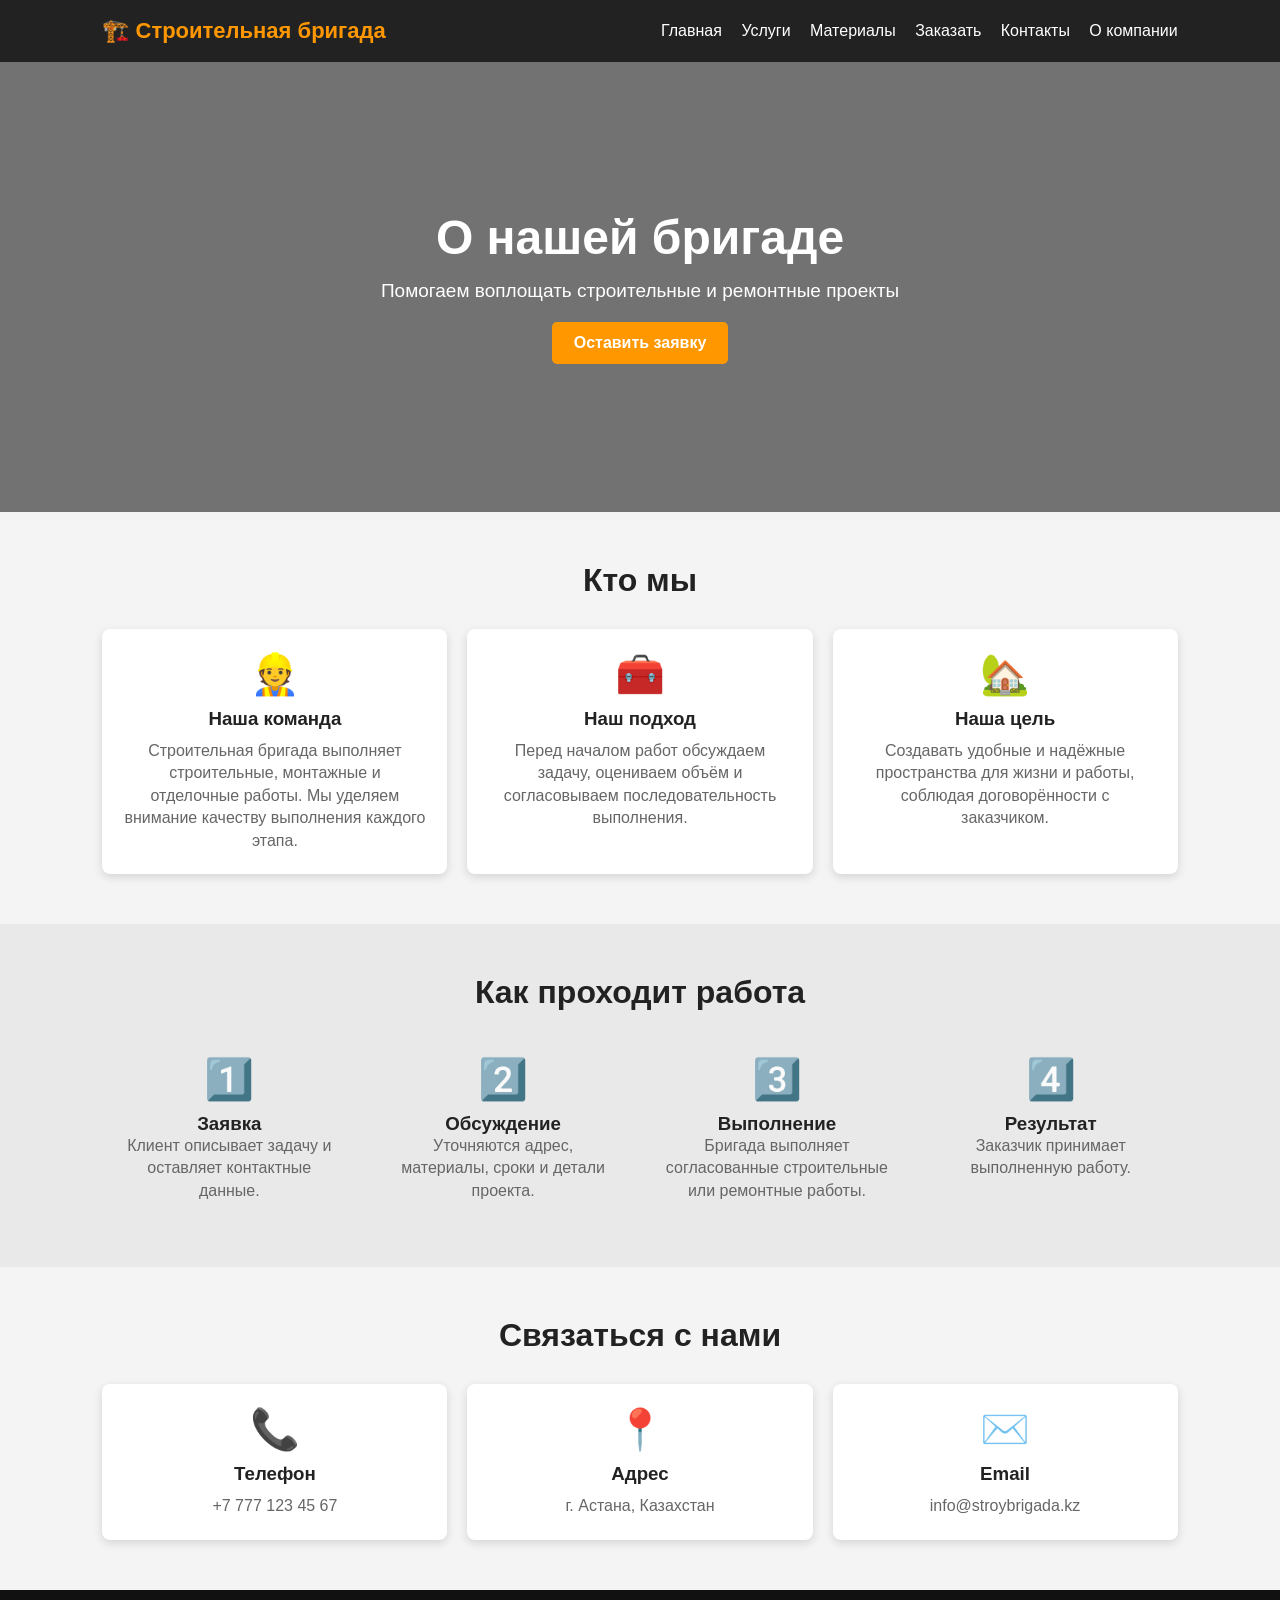
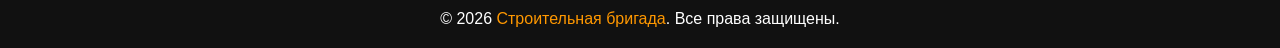
==== about.html @ 0e5daaa6 "Создана начальная версия сайта" ====
<!DOCTYPE html>
<html lang="ru">
<head>
    <meta charset="UTF-8">
    <meta name="viewport" content="width=device-width, initial-scale=1.0">
    <meta name="description" content="Информация о строительной бригаде и этапах работы.">
    <title>О компании — Строительная бригада</title>
    <link rel="stylesheet" href="style.css">
</head>
<body>
<header>
    <div class="logo">🏗️ Строительная бригада</div>
    <nav aria-label="Основная навигация">
        <a href="index.html#home">Главная</a>
        <a href="index.html#services">Услуги</a>
        <a href="index.html#materials">Материалы</a>
        <a href="index.html#order">Заказать</a>
        <a href="index.html#contacts">Контакты</a>
        <a href="about.html" aria-current="page">О компании</a>
    </nav>
</header>

<section class="hero" id="home">
    <div>
        <h1>О нашей бригаде</h1>
        <p>Помогаем воплощать строительные и ремонтные проекты</p>
        <a href="index.html#order" class="button">Оставить заявку</a>
    </div>
</section>

<section>
    <h2 class="title">Кто мы</h2>
    <div class="grid">
        <article class="card">
            <div class="icon">👷</div>
            <h3>Наша команда</h3>
            <p>Строительная бригада выполняет строительные, монтажные и отделочные работы. Мы уделяем внимание качеству выполнения каждого этапа.</p>
        </article>
        <article class="card">
            <div class="icon">🧰</div>
            <h3>Наш подход</h3>
            <p>Перед началом работ обсуждаем задачу, оцениваем объём и согласовываем последовательность выполнения.</p>
        </article>
        <article class="card">
            <div class="icon">🏡</div>
            <h3>Наша цель</h3>
            <p>Создавать удобные и надёжные пространства для жизни и работы, соблюдая договорённости с заказчиком.</p>
        </article>
    </div>
</section>

<section id="workflow" style="background:#e9e9e9;">
    <h2 class="title">Как проходит работа</h2>
    <div class="advantages">
        <div class="advantage"><div class="icon">1️⃣</div><h3>Заявка</h3><p>Клиент описывает задачу и оставляет контактные данные.</p></div>
        <div class="advantage"><div class="icon">2️⃣</div><h3>Обсуждение</h3><p>Уточняются адрес, материалы, сроки и детали проекта.</p></div>
        <div class="advantage"><div class="icon">3️⃣</div><h3>Выполнение</h3><p>Бригада выполняет согласованные строительные или ремонтные работы.</p></div>
        <div class="advantage"><div class="icon">4️⃣</div><h3>Результат</h3><p>Заказчик принимает выполненную работу.</p></div>
    </div>
</section>

<section>
    <h2 class="title">Связаться с нами</h2>
    <div class="contacts">
        <div class="contact"><div class="icon">📞</div><h3>Телефон</h3><p><a href="tel:+77771234567">+7 777 123 45 67</a></p></div>
        <div class="contact"><div class="icon">📍</div><h3>Адрес</h3><p>г. Астана, Казахстан</p></div>
        <div class="contact"><div class="icon">✉️</div><h3>Email</h3><p><a href="mailto:info@stroybrigada.kz">info@stroybrigada.kz</a></p></div>
    </div>
</section>

<footer>© 2026 <span>Строительная бригада</span>. Все права защищены.</footer>
</body>
</html>
---- style.css ----
* {
        box-sizing: border-box;
        margin: 0;
        padding: 0;
    }

    html {
        scroll-behavior: smooth;
    }

    body {
        font-family: Arial, sans-serif;
        background: #f4f4f4;
        color: #222;
    }

    header {
        background: #222;
        color: white;
        padding: 18px 8%;
        display: flex;
        justify-content: space-between;
        align-items: center;
        position: sticky;
        top: 0;
        z-index: 1000;
    }

    .logo {
        color: #ff9800;
        font-size: 22px;
        font-weight: bold;
    }

    nav a {
        color: white;
        text-decoration: none;
        margin-left: 15px;
        transition: .2s;
    }

    nav a:hover {
        color: #ff9800;
    }

    .admin-open-btn {
        background: #ff9800;
        border: none;
        color: white;
        padding: 9px 14px;
        border-radius: 5px;
        cursor: pointer;
        font-weight: bold;
        margin-left: 15px;
    }

    .hero {
        height: 450px;
        background:
            linear-gradient(#0008, #0008),
            url("https://images.unsplash.com/photo-1503387762-592deb58ef4e")
            center/cover;
        display: flex;
        align-items: center;
        justify-content: center;
        text-align: center;
        color: white;
        padding: 20px;
    }

    .hero h1 {
        font-size: 48px;
        margin-bottom: 15px;
    }

    .hero p {
        font-size: 19px;
        margin-bottom: 20px;
    }

    .button {
        display: inline-block;
        background: #ff9800;
        color: white;
        padding: 12px 22px;
        border: 0;
        border-radius: 5px;
        text-decoration: none;
        font-weight: bold;
        cursor: pointer;
        transition: .2s;
    }

    .button:hover {
        background: #e68900;
        transform: translateY(-1px);
    }

    section {
        padding: 50px 8%;
    }

    .title {
        text-align: center;
        font-size: 32px;
        margin-bottom: 30px;
    }

    .grid,
    .materials,
    .advantages,
    .contacts {
        display: grid;
        grid-template-columns: repeat(3, 1fr);
        gap: 20px;
    }

    .card,
    .material,
    .contact {
        background: white;
        padding: 22px;
        border-radius: 8px;
        text-align: center;
        box-shadow: 0 3px 10px #0002;
    }

    .icon {
        font-size: 40px;
        margin-bottom: 10px;
    }

    .card h3,
    .material h3,
    .contact h3 {
        margin-bottom: 10px;
    }

    .card p,
    .material p,
    .contact p,
    .advantage p {
        color: #666;
        line-height: 1.4;
    }

    .price,
    .material-price {
        color: #ff9800;
        font-weight: bold;
        margin: 10px;
    }

    #materials {
        background: #e9e9e9;
    }

    .material {
        text-align: left;
        padding: 20px;
    }

    .material-img {
        text-align: center;
        font-size: 50px;
        margin-bottom: 10px;
    }

    #order {
        background: #222;
        color: white;
    }

    .form-box {
        max-width: 600px;
        margin: auto;
    }

    .form-box h2 {
        text-align: center;
        margin-bottom: 25px;
    }

    form {
        background: white;
        color: #222;
        padding: 25px;
        border-radius: 8px;
    }

    label {
        display: block;
        font-weight: bold;
        margin-bottom: 5px;
    }

    input,
    select,
    textarea {
        width: 100%;
        padding: 11px;
        margin-bottom: 15px;
        border: 1px solid #ccc;
        border-radius: 5px;
        font-family: inherit;
    }

    textarea {
        height: 90px;
        resize: vertical;
    }

    .advantages {
        grid-template-columns: repeat(4, 1fr);
    }

    .advantage {
        text-align: center;
        padding: 15px;
    }

    footer {
        background: #111;
        color: white;
        text-align: center;
        padding: 20px;
    }

    footer span {
        color: #ff9800;
    }

    .contact a {
        color: inherit;
        text-decoration: none;
    }

    /* =========================
       УВЕДОМЛЕНИЯ
    ========================= */

    #toast {
        position: fixed;
        right: 25px;
        bottom: 25px;
        background: #222;
        color: white;
        padding: 15px 20px;
        border-radius: 8px;
        box-shadow: 0 5px 20px #0004;
        z-index: 9999;
        opacity: 0;
        pointer-events: none;
        transform: translateY(20px);
        transition: .3s;
    }

    #toast.show {
        opacity: 1;
        transform: translateY(0);
    }

    /* =========================
       МОДАЛЬНОЕ ОКНО АДМИНКИ
    ========================= */

    .admin-modal {
        position: fixed;
        inset: 0;
        background: rgba(0, 0, 0, .75);
        z-index: 5000;
        display: none;
        overflow-y: auto;
        padding: 30px 15px;
    }

    .admin-modal.active {
        display: block;
    }

    .admin-box {
        max-width: 1200px;
        margin: auto;
        background: #f4f4f4;
        border-radius: 12px;
        min-height: 90vh;
        overflow: hidden;
    }

    .admin-header {
        background: #222;
        color: white;
        padding: 20px 25px;
        display: flex;
        justify-content: space-between;
        align-items: center;
    }

    .admin-header h2 {
        color: #ff9800;
    }

    .admin-close {
        background: #ff4444;
        color: white;
        border: none;
        border-radius: 5px;
        padding: 9px 14px;
        cursor: pointer;
    }

    .admin-content {
        padding: 25px;
    }

    .admin-login {
        max-width: 400px;
        margin: 80px auto;
        background: white;
        padding: 30px;
        border-radius: 10px;
        box-shadow: 0 5px 30px #0003;
    }

    .admin-login h2 {
        text-align: center;
        margin-bottom: 20px;
    }

    .admin-login small {
        display: block;
        text-align: center;
        color: #777;
        margin-top: 10px;
    }

    .dashboard {
        display: grid;
        grid-template-columns: repeat(4, 1fr);
        gap: 15px;
        margin-bottom: 30px;
    }

    .stat {
        background: white;
        padding: 20px;
        border-radius: 8px;
        box-shadow: 0 3px 10px #0001;
    }

    .stat-title {
        color: #777;
        font-size: 14px;
        margin-bottom: 8px;
    }

    .stat-number {
        font-size: 30px;
        font-weight: bold;
        color: #ff9800;
    }

    .admin-section {
        background: white;
        padding: 20px;
        border-radius: 10px;
        margin-bottom: 20px;
        box-shadow: 0 3px 10px #0001;
    }

    .admin-section h3 {
        margin-bottom: 15px;
    }

    .admin-actions {
        display: flex;
        gap: 10px;
        flex-wrap: wrap;
        margin-bottom: 15px;
    }

    .admin-actions input,
    .admin-actions select {
        margin: 0;
        max-width: 300px;
    }

    .table-wrapper {
        overflow-x: auto;
    }

    table {
        width: 100%;
        border-collapse: collapse;
        min-width: 800px;
    }

    th,
    td {
        padding: 12px 10px;
        border-bottom: 1px solid #ddd;
        text-align: left;
        vertical-align: top;
    }

    th {
        background: #222;
        color: white;
    }

    tr:hover {
        background: #fafafa;
    }

    .status {
        display: inline-block;
        padding: 5px 9px;
        border-radius: 20px;
        font-size: 12px;
        font-weight: bold;
    }

    .status-new {
        background: #fff3cd;
        color: #856404;
    }

    .status-work {
        background: #cfe2ff;
        color: #084298;
    }

    .status-done {
        background: #d1e7dd;
        color: #0f5132;
    }

    .status-cancel {
        background: #f8d7da;
        color: #842029;
    }

    .small-btn {
        border: none;
        padding: 7px 10px;
        border-radius: 5px;
        cursor: pointer;
        color: white;
        margin: 2px;
    }

    .blue {
        background: #0d6efd;
    }

    .green {
        background: #198754;
    }

    .red {
        background: #dc3545;
    }

    .gray {
        background: #6c757d;
    }

    .admin-form-grid {
        display: grid;
        grid-template-columns: 1fr 1fr;
        gap: 15px;
    }

    .admin-form-grid .full {
        grid-column: 1 / -1;
    }

    .admin-form-grid input,
    .admin-form-grid textarea {
        margin-bottom: 0;
    }

    .empty {
        padding: 30px;
        text-align: center;
        color: #777;
    }

    .login-error {
        color: #dc3545;
        text-align: center;
        margin-bottom: 15px;
        display: none;
    }

    /* =========================
       МОБИЛЬНАЯ ВЕРСИЯ
    ========================= */

    @media(max-width:700px) {
        header {
            flex-direction: column;
            gap: 10px;
        }

        nav {
            text-align: center;
        }

        nav a {
            margin: 5px;
            font-size: 13px;
            display: inline-block;
        }

        .admin-open-btn {
            margin-left: 0;
        }

        .grid,
        .materials,
        .advantages,
        .contacts {
            grid-template-columns: 1fr;
        }

        .hero {
            height: 400px;
        }

        .hero h1 {
            font-size: 34px;
        }

        section {
            padding: 40px 5%;
        }

        .dashboard {
            grid-template-columns: 1fr 1fr;
        }

        .admin-form-grid {
            grid-template-columns: 1fr;
        }

        .admin-form-grid .full {
            grid-column: auto;
        }

        .admin-header {
            flex-direction: column;
            gap: 15px;
            text-align: center;
        }

        #toast {
            left: 15px;
            right: 15px;
            bottom: 15px;
        }
    }

/* Дополнительная адаптация для планшетов */
@media (max-width: 900px) {
    section { padding-left: 5%; padding-right: 5%; }
    .grid, .materials, .contacts { grid-template-columns: repeat(2, minmax(0, 1fr)); }
    .advantages { grid-template-columns: repeat(2, minmax(0, 1fr)); }
    .dashboard { grid-template-columns: repeat(2, minmax(0, 1fr)); }
}

/* Улучшения для небольших телефонов */
@media (max-width: 480px) {
    .hero { min-height: 360px; height: auto; }
    .hero h1 { font-size: clamp(27px, 8vw, 34px); }
    .hero p { font-size: 16px; }
    .title { font-size: 26px; }
    .grid, .materials, .advantages, .contacts { grid-template-columns: minmax(0, 1fr); }
    .admin-content { padding: 14px; }
    .admin-section { padding: 15px; }
    .form-box form { padding: 18px; }
}

/* Видимый фокус для клавиатурной навигации */
a:focus-visible, button:focus-visible, input:focus-visible,
select:focus-visible, textarea:focus-visible {
    outline: 3px solid #ff9800;
    outline-offset: 3px;
}
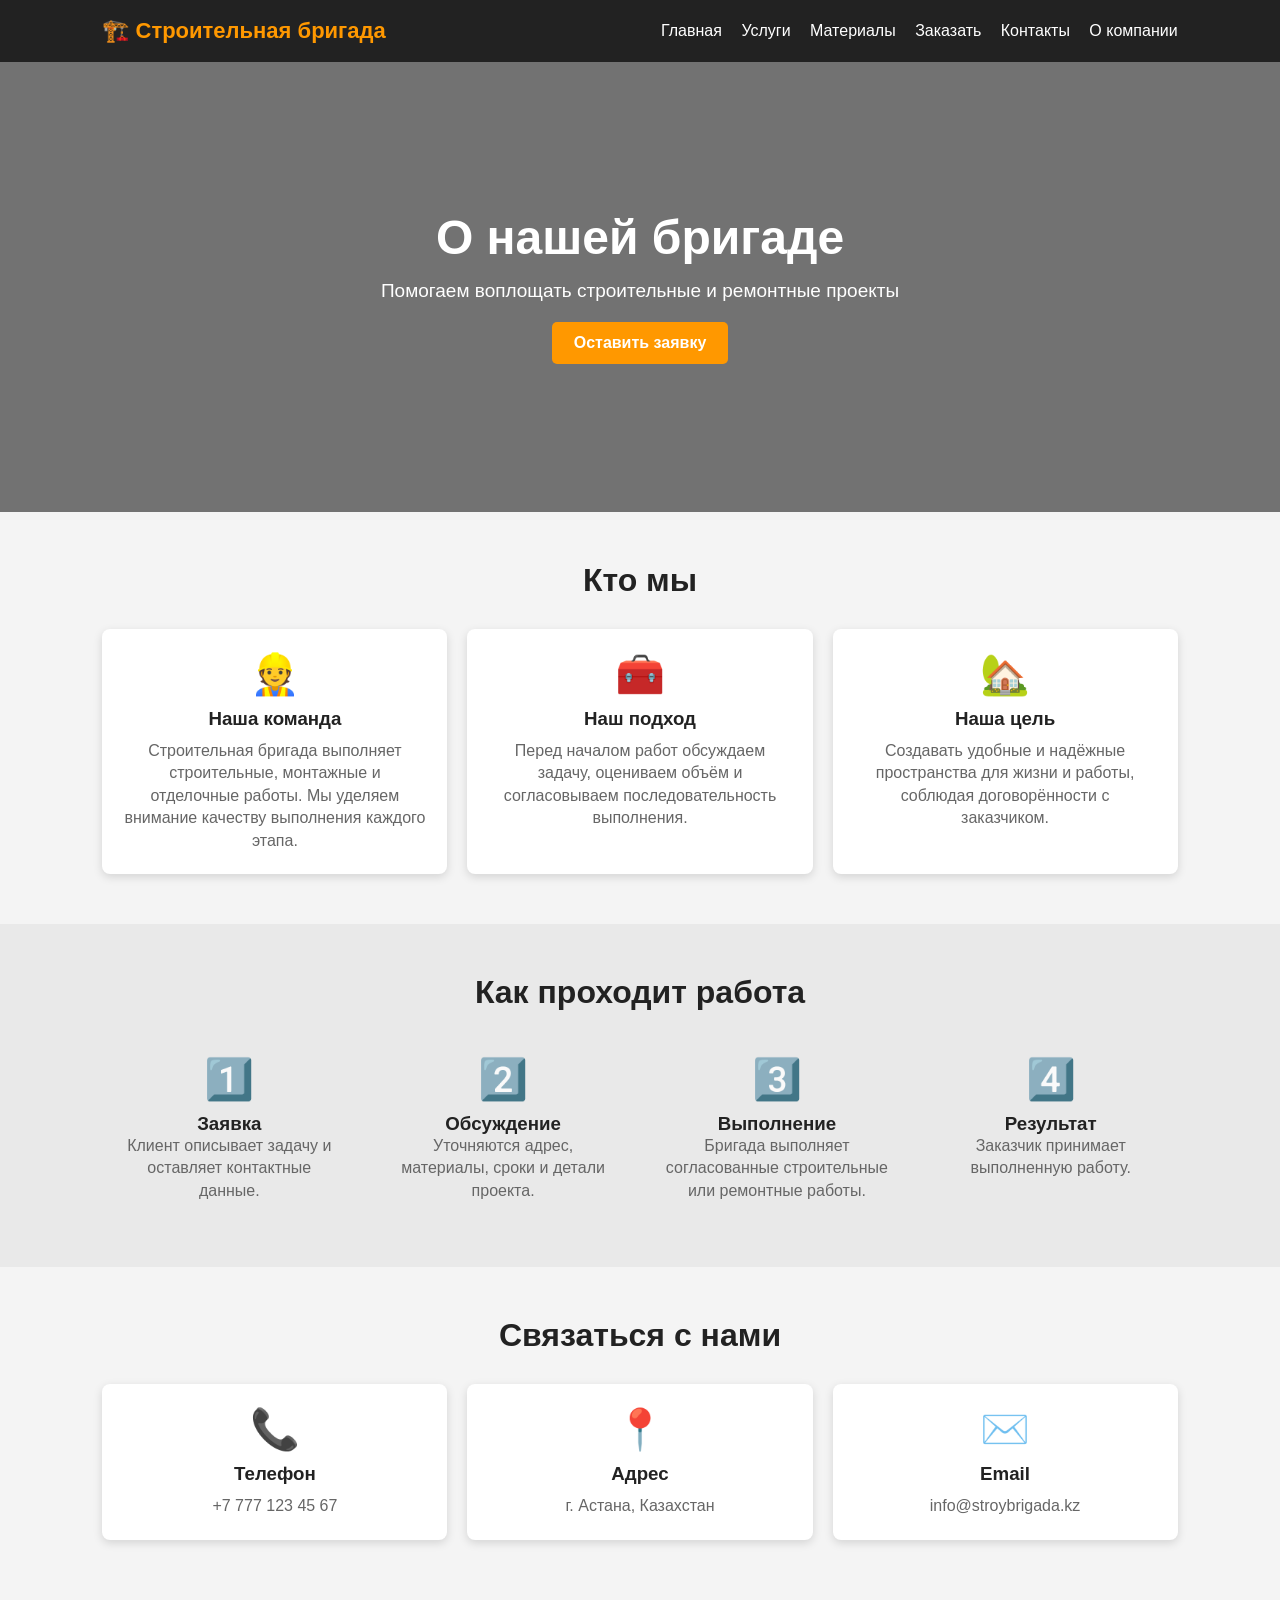
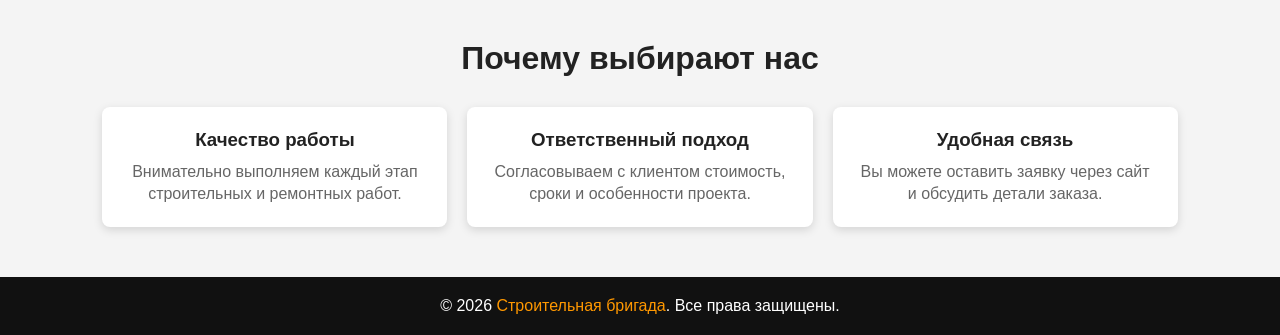
==== commit 8711c479: "Добавлены стили для раздела преимуществ" ====
--- a/about.html
+++ b/about.html
@@ -67,7 +67,23 @@
         <div class="contact"><div class="icon">✉️</div><h3>Email</h3><p><a href="mailto:info@stroybrigada.kz">info@stroybrigada.kz</a></p></div>
     </div>
 </section>
-
+<section class="about-benefits">
+    <h2 class="title">Почему выбирают нас</h2>
+    <div class="grid">
+        <article class="card">
+            <h3>Качество работы</h3>
+            <p>Внимательно выполняем каждый этап строительных и ремонтных работ.</p>
+        </article>
+        <article class="card">
+            <h3>Ответственный подход</h3>
+            <p>Согласовываем с клиентом стоимость, сроки и особенности проекта.</p>
+        </article>
+        <article class="card">
+            <h3>Удобная связь</h3>
+            <p>Вы можете оставить заявку через сайт и обсудить детали заказа.</p>
+        </article>
+    </div>
+</section>
 <footer>© 2026 <span>Строительная бригада</span>. Все права защищены.</footer>
 </body>
 </html>
